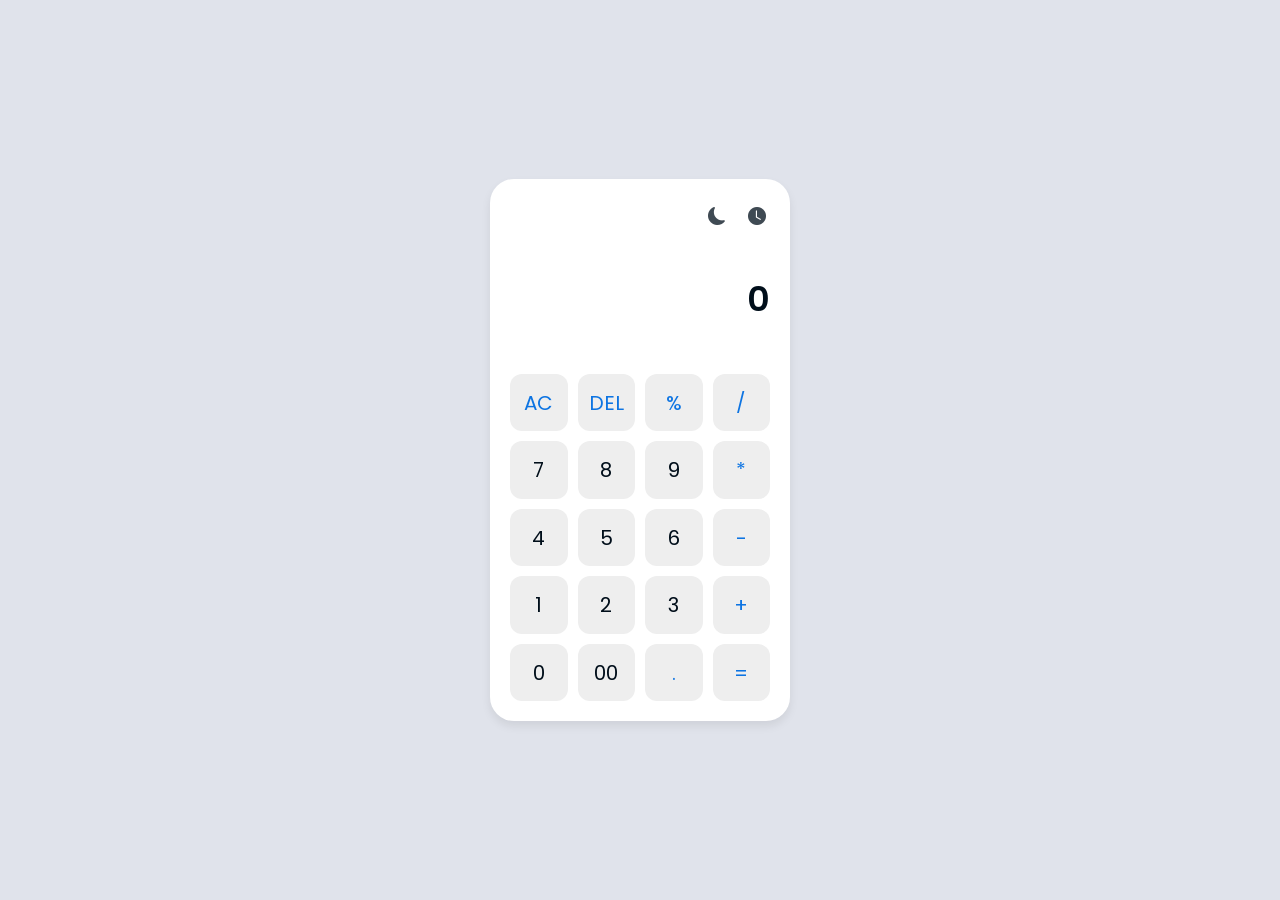
==== Modern Calulator/index.html @ e4539d39 "Initial commit" ====
<!DOCTYPE html>
<html lang="en">
<head>
    <meta charset="UTF-8">
    <meta name="viewport" content="width=device-width, initial-scale=1.0">
    <title>Modern Calculator</title>
    <link rel="stylesheet" href="https://cdn.jsdelivr.net/npm/bootstrap-icons@1.11.3/font/bootstrap-icons.css">
    <link rel="preconnect" href="https://fonts.googleapis.com">
    <link rel="preconnect" href="https://fonts.gstatic.com" crossorigin>
    <link href="https://fonts.googleapis.com/css2?family=Poppins:wght@400;500;600;700&display=swap" rel="stylesheet">
    <link rel="stylesheet" href="style.css">
</head>
<body>
    <body>
    <div class="container">
        <div class="top-bar">
            <button id="btn" class="mode-toggle"><i class="bi bi-moon-fill"></i></button>
            <button id="historyBtn" class="mode-toggle"><i class="bi bi-clock-fill"></i></button>
        </div>

        <div class="history-panel" id="historyPanel"></div>

        <div class="display">
            <div class="expression" id="expression"></div>
            <div class="result" id="result">0</div>
        </div>

        <div class="buttons">
            <button class="operator" data-value="AC">AC</button>
            <button class="operator" data-value="DEL">DEL</button>
            <button class="operator" data-value="%">%</button>
            <button class="operator" data-value="/">/</button>

            <button data-value="7">7</button>
            <button data-value="8">8</button>
            <button data-value="9">9</button>
            <button class="operator" data-value="*">*</button>

            <button data-value="4">4</button>
            <button data-value="5">5</button>
            <button data-value="6">6</button>
            <button class="operator" data-value="-">-</button>

            <button data-value="1">1</button>
            <button data-value="2">2</button>
            <button data-value="3">3</button>
            <button class="operator" data-value="+">+</button>

            <button data-value="0">0</button>
            <button data-value="00">00</button>
            <button class="operator" data-value=".">.</button>
            <button class="operator" data-value="=">=</button>
        </div>
    </div>

    <script src="script.js"></script>
</body>
</html>
---- Modern Calulator/style.css ----
* {
    margin: 0;
    padding: 0;
    box-sizing: border-box;
    font-family: "Poppins", sans-serif;
}

:root {
    --bg: #e0e3eb;
    --card: #ffffff;
    --key: #eeeeee;
    --key-hover: #e2e2e2;
    --op-color: #2f92ff;
    --text: #000e1a;
}

body.dark-mode {
    --bg: #14151f;
    --card: #1d1e2b;
    --key: #2a2c3c;
    --key-hover: #343650;
    --op-color: #7d9dff;
    --text: #f1f1f5;
}

body {
    min-height: 100vh;
    display: flex;
    align-items: center;
    justify-content: center;
    background-color: var(--bg);
    transition: background-color 0.3s ease;
}

.container {
    position: relative;
    background-color: var(--card);
    width: 300px;
    padding: 20px;
    border-radius: 24px;
    box-shadow: 0 5px 10px rgba(0, 0, 0, 0.08);
    display: flex;
    flex-direction: column;
    transition: background-color 0.3s ease;
}

.top-bar {
    display: flex;
    justify-content: flex-end;
    gap: 14px;
}

.mode-toggle {
    width: auto;
    height: auto;
    border: none;
    background: none;
    color: var(--text);
    font-size: 18px;
    cursor: pointer;
    padding: 4px;
    display: flex;
    align-items: center;
    justify-content: center;
    opacity: 0.75;
}

.mode-toggle:hover {
    opacity: 1;
}

.history-panel {
    display: none;
    position: absolute;
    top: 60px;
    left: 20px;
    right: 20px;
    background-color: var(--key);
    border-radius: 10px;
    padding: 8px;
    max-height: 140px;
    overflow-y: auto;
    font-size: 13px;
    color: var(--text);
    box-shadow: 0 4px 12px rgba(0, 0, 0, 0.15);
    z-index: 10;
}

.history-panel.show {
    display: block;
}

.history-item {
    padding: 4px 0;
    border-bottom: 1px solid var(--key-hover);
    cursor: pointer;
}

.display {
    margin-top: 20px;
    margin-bottom: 10px;
    text-align: right;
    min-height: 90px;
}

.expression {
    font-size: 16px;
    color: var(--text);
    opacity: 0.6;
    min-height: 20px;
    word-wrap: break-word;
}

.result {
    font-size: 34px;
    font-weight: 600;
    color: var(--text);
}

.buttons {
    display: grid;
    grid-gap: 10px;
    grid-template-columns: repeat(4, 1fr);
    margin-top: 20px;
}

.buttons button {
    aspect-ratio: 1 / 1;
    padding: 0;
    border-radius: 12px;
    border: none;
    font-size: 20px;
    cursor: pointer;
    background-color: var(--key);
    color: var(--text);
    transition: background-color 0.15s ease;
}

.buttons button:hover {
    background-color: var(--key-hover);
}

.buttons button:active {
    transform: scale(0.99);
}

.buttons button.pressed {
    background-color: var(--op-color) !important;
    color: #fff !important;
}

.buttons .operator {
    color: #0d74e2;
}
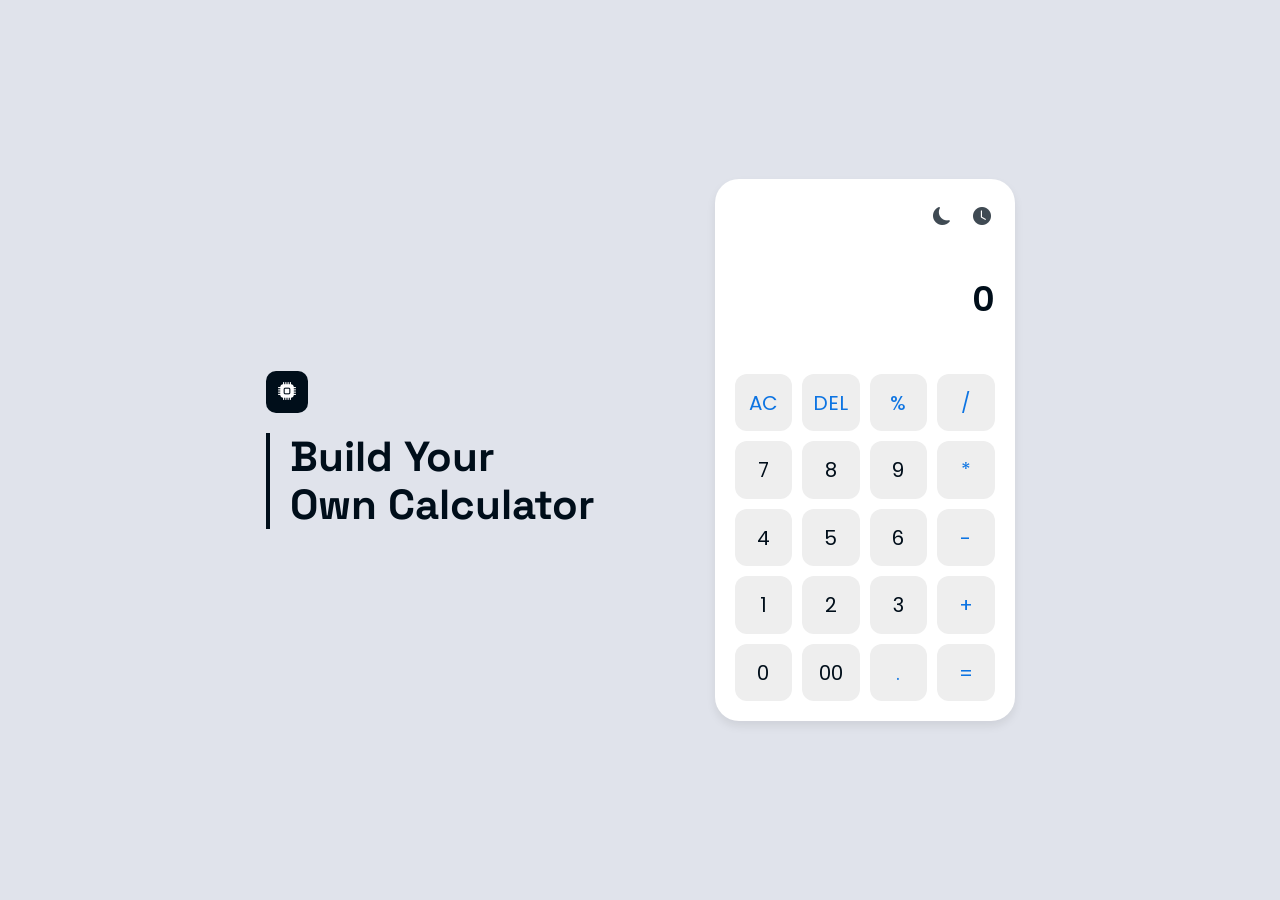
==== commit c7fc29de: "Improve calculator UI and styling" ====
--- a/Modern Calulator/index.html
+++ b/Modern Calulator/index.html
@@ -1,5 +1,6 @@
 <!DOCTYPE html>
 <html lang="en">
+
 <head>
     <meta charset="UTF-8">
     <meta name="viewport" content="width=device-width, initial-scale=1.0">
@@ -7,52 +8,61 @@
     <link rel="stylesheet" href="https://cdn.jsdelivr.net/npm/bootstrap-icons@1.11.3/font/bootstrap-icons.css">
     <link rel="preconnect" href="https://fonts.googleapis.com">
     <link rel="preconnect" href="https://fonts.gstatic.com" crossorigin>
-    <link href="https://fonts.googleapis.com/css2?family=Poppins:wght@400;500;600;700&display=swap" rel="stylesheet">
+    <link
+        href="https://fonts.googleapis.com/css2?family=Poppins:wght@400;500;600;700&family=Space+Grotesk:wght@700&display=swap"
+        rel="stylesheet">
     <link rel="stylesheet" href="style.css">
 </head>
+
 <body>
-    <body>
-    <div class="container">
-        <div class="top-bar">
-            <button id="btn" class="mode-toggle"><i class="bi bi-moon-fill"></i></button>
-            <button id="historyBtn" class="mode-toggle"><i class="bi bi-clock-fill"></i></button>
+    <div class="page">
+        <div class="intro">
+            <div class="badge"><i class="bi bi-cpu-fill"></i></div>
+            <h1>Build Your<br>Own Calculator</h1>
         </div>
 
-        <div class="history-panel" id="historyPanel"></div>
+        <div class="container">
+            <div class="top-bar">
+                <button id="btn" class="mode-toggle"><i class="bi bi-moon-fill"></i></button>
+                <button id="historyBtn" class="mode-toggle"><i class="bi bi-clock-fill"></i></button>
+            </div>
 
-        <div class="display">
-            <div class="expression" id="expression"></div>
-            <div class="result" id="result">0</div>
+            <div class="history-panel" id="historyPanel"></div>
+
+            <div class="display">
+                <div class="expression" id="expression"></div>
+                <div class="result" id="result">0</div>
+            </div>
+
+            <div class="buttons">
+                <button class="operator" data-value="AC">AC</button>
+                <button class="operator" data-value="DEL">DEL</button>
+                <button class="operator" data-value="%">%</button>
+                <button class="operator" data-value="/">/</button>
+
+                <button data-value="7">7</button>
+                <button data-value="8">8</button>
+                <button data-value="9">9</button>
+                <button class="operator" data-value="*">*</button>
+
+                <button data-value="4">4</button>
+                <button data-value="5">5</button>
+                <button data-value="6">6</button>
+                <button class="operator" data-value="-">-</button>
+
+                <button data-value="1">1</button>
+                <button data-value="2">2</button>
+                <button data-value="3">3</button>
+                <button class="operator" data-value="+">+</button>
+
+                <button data-value="0">0</button>
+                <button data-value="00">00</button>
+                <button class="operator" data-value=".">.</button>
+                <button class="operator" data-value="=">=</button>
+            </div>
         </div>
 
-        <div class="buttons">
-            <button class="operator" data-value="AC">AC</button>
-            <button class="operator" data-value="DEL">DEL</button>
-            <button class="operator" data-value="%">%</button>
-            <button class="operator" data-value="/">/</button>
+        <script src="script.js"></script>
+</body>
 
-            <button data-value="7">7</button>
-            <button data-value="8">8</button>
-            <button data-value="9">9</button>
-            <button class="operator" data-value="*">*</button>
-
-            <button data-value="4">4</button>
-            <button data-value="5">5</button>
-            <button data-value="6">6</button>
-            <button class="operator" data-value="-">-</button>
-
-            <button data-value="1">1</button>
-            <button data-value="2">2</button>
-            <button data-value="3">3</button>
-            <button class="operator" data-value="+">+</button>
-
-            <button data-value="0">0</button>
-            <button data-value="00">00</button>
-            <button class="operator" data-value=".">.</button>
-            <button class="operator" data-value="=">=</button>
-        </div>
-    </div>
-
-    <script src="script.js"></script>
-</body>
-</html>
+</html>
--- a/Modern Calulator/style.css
+++ b/Modern Calulator/style.css
@@ -23,6 +23,42 @@
     --text: #f1f1f5;
 }
 
+.page {
+    display: flex;
+    align-items: center;
+    gap: 120px;
+    flex-wrap: wrap;
+    justify-content: center;
+    max-width: 1100px;
+    padding: 20px;
+}
+
+.intro {
+    max-width: 380px;
+}
+
+.badge {
+    width: 42px;
+    height: 42px;
+    background-color: var(--text);
+    color: var(--card);
+    border-radius: 10px;
+    display: flex;
+    align-items: center;
+    justify-content: center;
+    font-size: 18px;
+    margin-bottom: 20px;
+}
+
+.intro h1 {
+    font-family: "Space Grotesk", sans-serif;
+    font-size: 42px;
+    line-height: 1.15;
+    color: var(--text);
+    border-left: 4px solid var(--text);
+    padding-left: 20px;
+}
+
 body {
     min-height: 100vh;
     display: flex;
@@ -30,6 +66,7 @@
     justify-content: center;
     background-color: var(--bg);
     transition: background-color 0.3s ease;
+    padding: 20px;
 }
 
 .container {
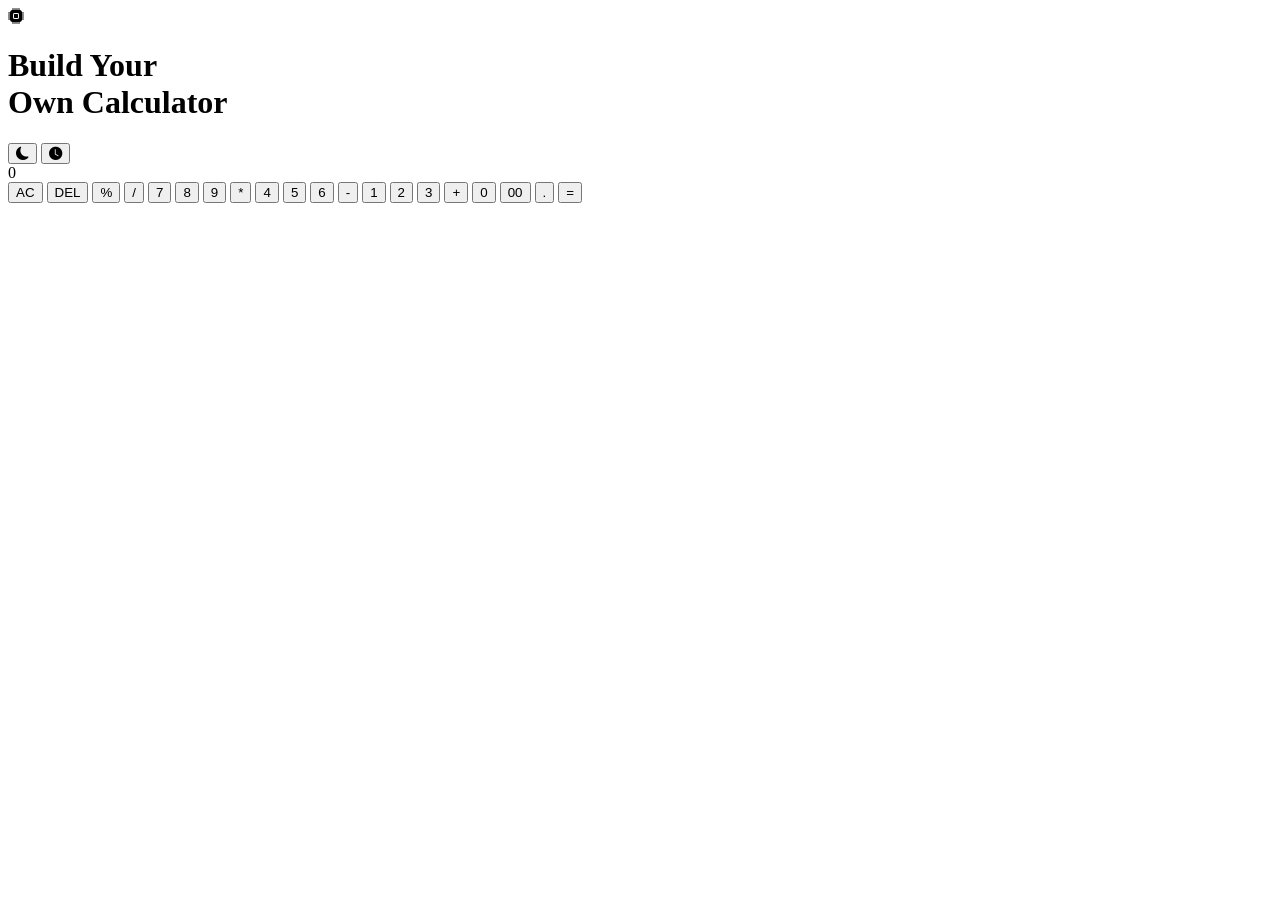
==== commit 23a881ed: "updates button" ====
--- a/Modern Calulator/index.html
+++ b/Modern Calulator/index.html
@@ -23,8 +23,13 @@
 
         <div class="container">
             <div class="top-bar">
-                <button id="btn" class="mode-toggle"><i class="bi bi-moon-fill"></i></button>
-                <button id="historyBtn" class="mode-toggle"><i class="bi bi-clock-fill"></i></button>
+                <button id="btn" class="mode-toggle" aria-label="Toggle dark mode">
+                    <i class="bi bi-moon-fill"></i>
+                </button>
+
+                <button id="historyBtn" class="mode-toggle" aria-label="Show history">
+                    <i class="bi bi-clock-fill"></i>
+                </button>
             </div>
 
             <div class="history-panel" id="historyPanel"></div>
@@ -62,7 +67,8 @@
             </div>
         </div>
 
-        <script src="script.js"></script>
+    </div>
+    <script src="script.js"></script>
 </body>
 
 </html>
